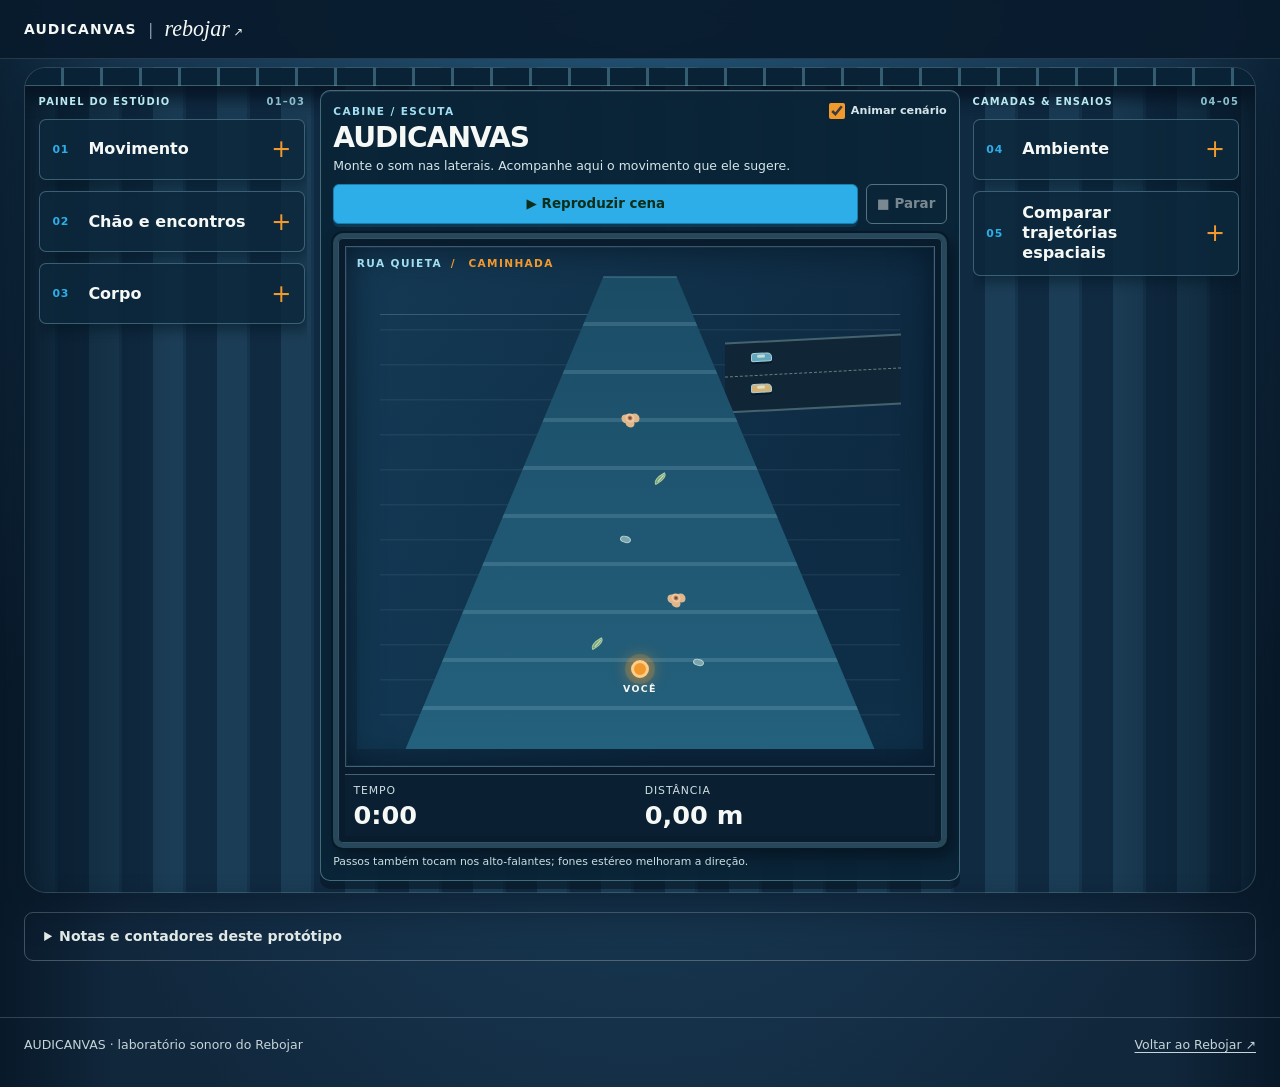
==== audicanvas/index.html @ 39bd0883 "Publica cabine AUDICANVAS com reprodução e mix para alto-falantes" ====
<!doctype html>
<html lang="pt-BR">
<head>
  <base href="./apps/web/">
  <meta charset="utf-8">
  <meta name="viewport" content="width=device-width,initial-scale=1">
  <meta name="description" content="AUDICANVAS: componha uma cena sonora e acompanhe o movimento na cabine de escuta.">
  <title>AUDICANVAS · Cabine de escuta</title>
  <link rel="icon" href="./toca-discos-v01.ico" type="image/x-icon">
  <link rel="stylesheet" href="./style.css?v=5514966d6c52">
</head>
<body>
  <a class="skip-link" href="#escuta">Ir para a tela de escuta</a>
  <header class="site-header">
    <div class="site-header-inner">
      <span class="product-mark">audicanvas</span>
      <span class="brand-divider" aria-hidden="true">|</span>
      <a class="rebojar-mark" href="https://rebojar.github.io/">rebojar<span aria-hidden="true"> ↗</span></a>
    </div>
  </header>
  <main>
    <div class="studio-room">
      <div class="studio-layout">
        <aside id="painel-estudio" class="control-rail rail-left" aria-label="Painel do estúdio: movimento e chão">
          <p class="rail-heading">PAINEL DO ESTÚDIO <span>01–03</span></p>
          <details id="drawer-movement" class="control-drawer" name="studio-controls">
            <summary><span class="drawer-number">01</span><span class="drawer-name">Movimento</span><span class="drawer-symbol" aria-hidden="true">+</span></summary>
            <div class="drawer-content play-controls">
              <p class="control-kicker">MOVIMENTO PLANO</p>
              <h2>Encontre o seu ritmo</h2>
              <p>Escolha ficar parada ou caminhar; o trânsito pode continuar ao longe.</p>
              <label for="output-mode">Saída de áudio</label>
              <select id="output-mode"><option value="speakers">Alto-falantes</option><option value="headphones">Fones estéreo</option></select>
              <label class="range-label" for="master-volume">Volume geral da cena <output id="master-volume-value" for="master-volume">100%</output></label>
              <input id="master-volume" type="range" min="0" max="3" step="0.1" value="1">
              <label for="movement-mode">Sua posição</label>
              <select id="movement-mode"><option value="walking">Andando</option><option value="stationary">Parada</option></select>
              <label for="movement-speed">Velocidade ao caminhar <output id="movement-speed-value" for="movement-speed">1,0 m/s</output></label>
              <input id="movement-speed" type="range" min="0.2" max="2" step="0.1" value="1">
              <label class="range-label" for="steps-volume">Volume dos passos <output id="steps-volume-value" for="steps-volume">100%</output></label>
              <input id="steps-volume" type="range" min="0" max="1" step="0.05" value="1">
              <button id="movement-reset" class="button-quiet">Zerar distância</button>
              <p class="note">Use “Reproduzir cena” na tela central para ouvir a combinação escolhida.</p>
              <p class="note">Passos, brincos e trânsito ainda são sons sintéticos.</p>
            </div>
          </details>
          <details id="drawer-ground" class="control-drawer" name="studio-controls">
            <summary><span class="drawer-number">02</span><span class="drawer-name">Chão e encontros</span><span class="drawer-symbol" aria-hidden="true">+</span></summary>
            <section class="drawer-content composition-card ground-card" aria-labelledby="ground-title">
              <p class="card-index">CHÃO / 01</p>
              <h2 id="ground-title">O caminho</h2>
              <p>Flores, folhas e pedrinhas podem aparecer sob os pés. Cada contato nasce de uma pisada.</p>
              <fieldset class="material-choice">
                <legend>O que há no caminho</legend>
                <label class="choice" for="material-flower"><input id="material-flower" type="checkbox" data-material-kind="dry_flower" checked disabled><span>Flores secas</span></label>
                <label class="range-label" for="flower-volume">Volume das flores <output id="flower-volume-value" for="flower-volume">100%</output></label>
                <input id="flower-volume" type="range" min="0" max="1" step="0.05" value="1" data-layer-volume="dry_flower" disabled>
                <label class="choice" for="material-leaf"><input id="material-leaf" type="checkbox" data-material-kind="dry_leaf" checked disabled><span>Folhas secas</span></label>
                <label class="range-label" for="leaf-volume">Volume das folhas <output id="leaf-volume-value" for="leaf-volume">100%</output></label>
                <input id="leaf-volume" type="range" min="0" max="1" step="0.05" value="1" data-layer-volume="dry_leaf" disabled>
                <label class="choice" for="material-pebble"><input id="material-pebble" type="checkbox" data-material-kind="pebble" checked disabled><span>Pedrinhas</span></label>
                <label class="range-label" for="pebble-volume">Volume das pedras <output id="pebble-volume-value" for="pebble-volume">100%</output></label>
                <input id="pebble-volume" type="range" min="0" max="1" step="0.05" value="1" data-layer-volume="pebble" disabled>
              </fieldset>
              <label class="range-label" for="interaction-density">Frequência dos encontros <output id="interaction-density-value" for="interaction-density">normal</output></label>
              <input id="interaction-density" type="range" min="0" max="2" step="0.1" value="1" disabled>
              <p id="interaction-status" class="note" role="status">Preparando a cena de chão…</p>
              <p id="encounter-speed-note" class="note">A velocidade também ajusta os encontros automaticamente.</p>
              <details class="card-details">
                <summary>Comparar os sons do chão</summary>
                <label class="choice" for="isolate-contacts"><input id="isolate-contacts" type="checkbox"><span>Ouvir só os encontros, sem passos</span></label>
                <p class="note">Para comparar a frequência, ouça 30 segundos a 0,2 m/s e depois 30 segundos a 2,0 m/s. Os encontros continuam irregulares.</p>
                <div class="buttons contact-preview">
                  <button type="button" data-contact-kind="dry_flower">Ouvir flor</button>
                  <button type="button" data-contact-kind="dry_leaf">Ouvir folha</button>
                  <button type="button" data-contact-kind="pebble">Ouvir pedra</button>
                </div>
                <p id="contact-preview-status" class="note" role="status">Pare a caminhada antes de comparar.</p>
              </details>
            </section>
          </details>
          <details id="drawer-body" class="control-drawer" name="studio-controls">
            <summary><span class="drawer-number">03</span><span class="drawer-name">Corpo</span><span class="drawer-symbol" aria-hidden="true">+</span></summary>
            <section class="drawer-content composition-card body-card" aria-labelledby="body-title">
              <p class="card-index">CORPO / 02</p>
              <h2 id="body-title">Perto de você</h2>
              <p>Um tilintar leve acompanha os passos, como brincos que se movem com o corpo.</p>
              <label class="choice choice-feature" for="body-earrings"><input id="body-earrings" type="checkbox"><span>Ouvir brincos</span></label>
              <label class="range-label" for="body-volume">Volume dos brincos <output id="body-volume-value" for="body-volume">40%</output></label>
              <input id="body-volume" type="range" min="0" max="1" step="0.1" value="0.4" disabled>
              <p id="body-status" class="note" role="status">Brincos desligados. Ligue para ajustar o volume.</p>
            </section>
          </details>
        </aside>

        <section id="escuta" class="central-screen" aria-labelledby="screen-title">
          <div class="screen-heading">
            <div class="screen-heading-top"><span class="section-index">CABINE / ESCUTA</span><label class="motion-choice" for="animate-scene"><input id="animate-scene" type="checkbox" checked><span>Animar cenário</span></label></div>
            <h1 id="screen-title">AUDICANVAS</h1>
            <p>Monte o som nas laterais. Acompanhe aqui o movimento que ele sugere.</p>
          </div>
          <div id="scene-transport" class="scene-transport"><button id="movement-start" aria-describedby="step-status" disabled>▶ Reproduzir cena</button><button id="movement-stop" class="button-secondary" disabled>■ Parar</button><p id="audio-error" role="alert" hidden></p></div>
          <div class="soundstage">
            <div class="window-view">
              <div id="walk-view" class="visual-mode">
                <p class="stage-label">RUA QUIETA <span aria-hidden="true">/</span> <span id="stage-action">CAMINHADA</span></p>
                <div class="walk-visual" aria-hidden="true" data-moving="false" data-animate="false" data-flower="false" data-leaf="false" data-pebble="false" data-traffic="false">
                  <div class="distant-road"><span class="road-stripe"></span><span class="traffic-car car-one" data-phase="0.25"></span><span class="traffic-car car-two" data-phase="0.75"></span></div>
                  <div class="path-way">
                    <span class="path-object flower flower-one" data-phase="0.14"></span><span class="path-object flower flower-two" data-phase="0.7"></span>
                    <span class="path-object leaf leaf-one" data-phase="0.3"></span><span class="path-object leaf leaf-two" data-phase="0.82"></span>
                    <span class="path-object pebble pebble-one" data-phase="0.48"></span><span class="path-object pebble pebble-two" data-phase="0.92"></span>
                  </div>
                  <div class="walk-marker"><span>VOCÊ</span></div>
                </div>
                <p id="visual-summary" class="visually-hidden" role="status">Preparando a vista do caminho…</p>
                <div class="screen-caption visually-hidden">
                  <p id="movement-status" class="stage-status" role="status">Parado.</p>
                  <p id="step-status" class="stage-substatus" role="status">Preparando a cena…</p>
                </div>
              </div>
              <div id="trajectory-view" class="visual-mode" hidden>
                <p class="stage-label">LABORATÓRIO <span aria-hidden="true">/</span> TRAJETÓRIA ESPACIAL</p>
                <h2 id="trajectory-scene-label">Você passa pela fonte</h2>
                <div class="track" aria-hidden="true"><span id="listener">●</span><span id="source" class="source">◇ fonte</span></div>
                <p id="track-hidden-note" class="track-hidden-note" hidden>Desenho oculto para escutar sem pista visual.</p>
                <p class="trajectory-legend">● ouvinte <span aria-hidden="true">·</span> ◇ fonte</p>
                <div class="screen-caption">
                  <p id="status" role="status">Pronto para iniciar. Use um volume confortável.</p>
                  <p id="signal" class="note">Sinal: —</p>
                </div>
              </div>
            </div>
            <div class="stage-metrics" aria-label="Tempo e distância da cena">
              <p><span>Tempo</span><strong id="movement-elapsed">0:00</strong></p>
              <p><span>Distância</span><strong><output id="movement-distance">0,00 m</output></strong></p>
            </div>
          </div>
          <p id="screen-footnote" class="screen-footnote">Passos também tocam nos alto-falantes; fones estéreo melhoram a direção.</p>
        </section>

        <aside class="control-rail rail-right" aria-label="Painel do estúdio: ambiente e ensaios">
          <p class="rail-heading">CAMADAS &amp; ENSAIOS <span>04–05</span></p>
          <details id="drawer-world" class="control-drawer" name="studio-controls">
            <summary><span class="drawer-number">04</span><span class="drawer-name">Ambiente</span><span class="drawer-symbol" aria-hidden="true">+</span></summary>
            <section class="drawer-content composition-card world-card" aria-labelledby="world-title">
              <p class="card-index">AMBIENTE / 03</p>
              <h2 id="world-title">Ao longe</h2>
              <p>Um veículo ocasional atravessa o fundo da cena, à direita, em espaço aberto.</p>
              <label class="choice choice-feature" for="world-traffic"><input id="world-traffic" type="checkbox" checked disabled><span>Ouvir trânsito distante</span></label>
              <label class="range-label" for="traffic-volume">Volume do trânsito <output id="traffic-volume-value" for="traffic-volume">100%</output></label>
              <input id="traffic-volume" type="range" min="0" max="1" step="0.05" value="1" disabled>
              <p id="traffic-status" class="note" role="status">Preparando a cena de trânsito…</p>
            </section>
          </details>
          <details id="drawer-trajectory" class="control-drawer lab-panel" name="studio-controls">
            <summary><span class="drawer-number">05</span><span class="drawer-name">Comparar trajetórias espaciais</span><span class="drawer-symbol" aria-hidden="true">+</span></summary>
            <div class="drawer-content lab-content">
              <label for="scene">Trajetória de teste</label>
              <select id="scene">
                <option value="pass">Você passa pela fonte</option>
                <option value="cross">Fonte cruza à sua frente</option>
                <option value="far">Você se afasta mais</option>
                <option value="pass-right">Passagem mais à direita</option>
                <option value="pass-right-rich">Mesmo trajeto, som mais rico</option>
              </select>
              <label class="range-label" for="passage-volume">Volume da passagem <output id="passage-volume-value" for="passage-volume">100%</output></label>
              <input id="passage-volume" type="range" min="0" max="1" step="0.05" value="1">
              <div class="buttons">
                <button id="start">Iniciar passagem</button>
                <button id="stop" class="button-secondary" disabled>Pausar</button>
                <button id="restart" class="button-quiet" disabled>Recomeçar</button>
              </div>
              <label class="choice" for="hide-track"><input id="hide-track" type="checkbox"><span>Ocultar o desenho da trajetória</span></label>
              <p id="scene-description">Uma fonte fica à sua direita enquanto você passa por ela.</p>
              <details class="inner-details"><summary>Sobre o ensaio e o que avaliar</summary><p>Este ensaio de 12 segundos compara movimento da fonte e do ouvinte. Use o mesmo fone e volume; o sinal é apenas diagnóstico.</p><ol><li>Parece que você se move ou que algo passa por você?</li><li>A fonte cruza à sua frente?</li><li>A fonte termina mais distante atrás?</li><li>Ela permanece à direita nas duas últimas opções?</li><li>Pausar e continuar preserva o ponto da passagem?</li></ol></details>
            </div>
          </details>
        </aside>
      </div>
    </div>
    <details class="telemetry-panel">
      <summary>Notas e contadores deste protótipo</summary>
      <div class="telemetry-content">
        <details class="audio-diagnostics">
          <summary>Sem som? Testar a saída</summary>
          <p>Ouça dois tons curtos em volume confortável. Compare o reprodutor do navegador, o motor de áudio e o canal dos passos.</p>
          <div class="buttons"><button id="media-audio-test" type="button">Testar navegador</button><button id="engine-audio-test" type="button">Testar motor</button><button id="steps-channel-test" type="button">Testar canal dos passos</button></div>
          <p id="audio-test-status" role="status">Nenhum teste iniciado.</p>
        </details>
        <p>Os números representam eventos programados; não provam o que chegou aos seus ouvidos.</p>
        <p>Passos calculados: <output id="step-count">0</output> · Tilintares: <output id="body-count">0</output> · Veículos: <output id="traffic-count">0</output></p>
        <p>Contatos programados: flores <output id="flower-count">0</output> · folhas <output id="leaf-count">0</output> · pedras <output id="pebble-count">0</output></p>
        <p>Flor e folha usam gravações CC0 experimentais: <a href="https://freesound.org/people/Anthousai/sounds/399334/">estalo por Anthousai</a> e <a href="https://lpc.opengameart.org/content/20-rustles-dry-leaves">folhas por qubodup</a>. Passos, brincos, pedra e trânsito são sintéticos. Os sons gravados ainda não constituem um lote comercial aprovado.</p>
      </div>
    </details>
  </main>
  <footer class="site-footer"><span>AUDICANVAS · laboratório sonoro do Rebojar</span><a href="https://rebojar.github.io/">Voltar ao Rebojar ↗</a></footer>
  <script type="module" src="./main.mjs?v=5514966d6c52"></script>
</body>
</html>
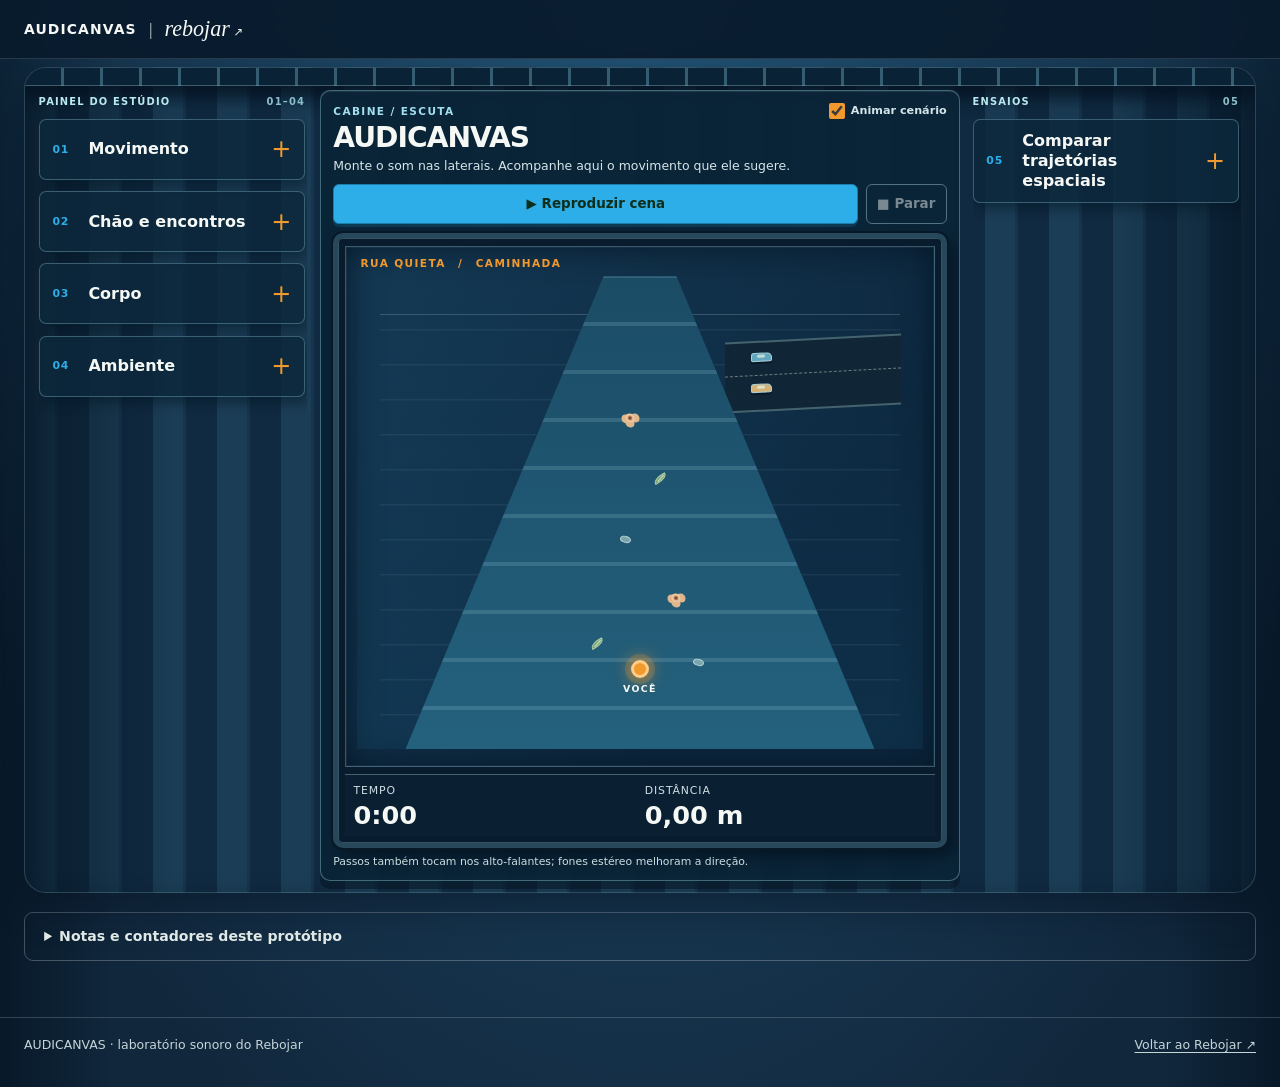
==== commit 5919ff7e: "Publica ambientes externo e interno no AUDICANVAS" ====
--- a/audicanvas/index.html
+++ b/audicanvas/index.html
@@ -7,7 +7,7 @@
   <meta name="description" content="AUDICANVAS: componha uma cena sonora e acompanhe o movimento na cabine de escuta.">
   <title>AUDICANVAS · Cabine de escuta</title>
   <link rel="icon" href="./toca-discos-v01.ico" type="image/x-icon">
-  <link rel="stylesheet" href="./style.css?v=5514966d6c52">
+  <link rel="stylesheet" href="./style.css?v=09ca7f68094d">
 </head>
 <body>
   <a class="skip-link" href="#escuta">Ir para a tela de escuta</a>
@@ -21,8 +21,8 @@
   <main>
     <div class="studio-room">
       <div class="studio-layout">
-        <aside id="painel-estudio" class="control-rail rail-left" aria-label="Painel do estúdio: movimento e chão">
-          <p class="rail-heading">PAINEL DO ESTÚDIO <span>01–03</span></p>
+        <aside id="painel-estudio" class="control-rail rail-left" aria-label="Painel do estúdio: movimento, chão, corpo e ambiente">
+          <p class="rail-heading">PAINEL DO ESTÚDIO <span>01–04</span></p>
           <details id="drawer-movement" class="control-drawer" name="studio-controls">
             <summary><span class="drawer-number">01</span><span class="drawer-name">Movimento</span><span class="drawer-symbol" aria-hidden="true">+</span></summary>
             <div class="drawer-content play-controls">
@@ -91,6 +91,34 @@
               <p id="body-status" class="note" role="status">Brincos desligados. Ligue para ajustar o volume.</p>
             </section>
           </details>
+          <details id="drawer-world" class="control-drawer" name="studio-controls">
+            <summary><span class="drawer-number">04</span><span class="drawer-name">Ambiente</span><span class="drawer-symbol" aria-hidden="true">+</span></summary>
+            <section class="drawer-content composition-card world-card" aria-labelledby="world-title">
+              <p class="card-index">AMBIENTE / 03</p>
+              <h2 id="world-title">Onde a cena acontece</h2>
+              <label for="environment-type">Tipo de espaço</label>
+              <select id="environment-type"><option value="outdoor">Externo · ar livre</option><option value="indoor">Interno · sala fechada</option></select>
+              <p id="environment-note" class="note">Ao ar livre: sons ambientais mais abertos, sem reflexões de sala.</p>
+              <p class="note">Combine as camadas. Cada uma tem volume próprio.</p>
+              <label class="choice choice-feature" for="world-traffic"><input id="world-traffic" type="checkbox" checked disabled><span>Trânsito distante</span></label>
+              <label class="range-label" for="traffic-volume">Volume do trânsito <output id="traffic-volume-value" for="traffic-volume">100%</output></label>
+              <input id="traffic-volume" type="range" min="0" max="1" step="0.05" value="1" disabled>
+              <label class="choice choice-feature" for="world-breeze"><input id="world-breeze" type="checkbox" data-ambient-kind="breeze" disabled><span>Brisa calma <small>com pássaros</small></span></label>
+              <label class="range-label" for="breeze-volume">Volume da brisa <output id="breeze-volume-value" for="breeze-volume">45%</output></label>
+              <input id="breeze-volume" type="range" min="0" max="1" step="0.05" value="0.45" data-ambient-volume="breeze" disabled>
+              <label class="choice choice-feature" for="world-rain"><input id="world-rain" type="checkbox" data-ambient-kind="rain" disabled><span>Chuva suave</span></label>
+              <label class="range-label" for="rain-volume">Volume da chuva <output id="rain-volume-value" for="rain-volume">45%</output></label>
+              <input id="rain-volume" type="range" min="0" max="1" step="0.05" value="0.45" data-ambient-volume="rain" disabled>
+              <label class="choice choice-feature" for="world-storm"><input id="world-storm" type="checkbox" data-ambient-kind="storm" disabled><span>Tempestade</span></label>
+              <label class="range-label" for="storm-volume">Volume da tempestade <output id="storm-volume-value" for="storm-volume">45%</output></label>
+              <input id="storm-volume" type="range" min="0" max="1" step="0.05" value="0.45" data-ambient-volume="storm" disabled>
+              <label class="choice choice-feature" for="world-fireplace"><input id="world-fireplace" type="checkbox" data-ambient-kind="fireplace" disabled><span>Lareira</span></label>
+              <label class="range-label" for="fireplace-volume">Volume da lareira <output id="fireplace-volume-value" for="fireplace-volume">45%</output></label>
+              <input id="fireplace-volume" type="range" min="0" max="1" step="0.05" value="0.45" data-ambient-volume="fireplace" disabled>
+              <p id="traffic-status" class="note" role="status">Preparando a cena de ambiente…</p>
+              <p id="ambience-status" class="note" role="status">As novas gravações são amostras em revisão de escuta.</p>
+            </section>
+          </details>
         </aside>
 
         <section id="escuta" class="central-screen" aria-labelledby="screen-title">
@@ -103,8 +131,10 @@
           <div class="soundstage">
             <div class="window-view">
               <div id="walk-view" class="visual-mode">
-                <p class="stage-label">RUA QUIETA <span aria-hidden="true">/</span> <span id="stage-action">CAMINHADA</span></p>
+                <p class="stage-label"><span id="stage-place">RUA QUIETA</span> <span aria-hidden="true">/</span> <span id="stage-action">CAMINHADA</span></p>
                 <div class="walk-visual" aria-hidden="true" data-moving="false" data-animate="false" data-flower="false" data-leaf="false" data-pebble="false" data-traffic="false">
+                  <div class="weather-view"><span class="weather-cloud"></span><span class="weather-rain"></span></div>
+                  <div class="room-view"><span class="room-window"></span><span class="room-fireplace"></span></div>
                   <div class="distant-road"><span class="road-stripe"></span><span class="traffic-car car-one" data-phase="0.25"></span><span class="traffic-car car-two" data-phase="0.75"></span></div>
                   <div class="path-way">
                     <span class="path-object flower flower-one" data-phase="0.14"></span><span class="path-object flower flower-two" data-phase="0.7"></span>
@@ -139,20 +169,8 @@
           <p id="screen-footnote" class="screen-footnote">Passos também tocam nos alto-falantes; fones estéreo melhoram a direção.</p>
         </section>
 
-        <aside class="control-rail rail-right" aria-label="Painel do estúdio: ambiente e ensaios">
-          <p class="rail-heading">CAMADAS &amp; ENSAIOS <span>04–05</span></p>
-          <details id="drawer-world" class="control-drawer" name="studio-controls">
-            <summary><span class="drawer-number">04</span><span class="drawer-name">Ambiente</span><span class="drawer-symbol" aria-hidden="true">+</span></summary>
-            <section class="drawer-content composition-card world-card" aria-labelledby="world-title">
-              <p class="card-index">AMBIENTE / 03</p>
-              <h2 id="world-title">Ao longe</h2>
-              <p>Um veículo ocasional atravessa o fundo da cena, à direita, em espaço aberto.</p>
-              <label class="choice choice-feature" for="world-traffic"><input id="world-traffic" type="checkbox" checked disabled><span>Ouvir trânsito distante</span></label>
-              <label class="range-label" for="traffic-volume">Volume do trânsito <output id="traffic-volume-value" for="traffic-volume">100%</output></label>
-              <input id="traffic-volume" type="range" min="0" max="1" step="0.05" value="1" disabled>
-              <p id="traffic-status" class="note" role="status">Preparando a cena de trânsito…</p>
-            </section>
-          </details>
+        <aside class="control-rail rail-right" aria-label="Painel do estúdio: ensaios espaciais">
+          <p class="rail-heading">ENSAIOS <span>05</span></p>
           <details id="drawer-trajectory" class="control-drawer lab-panel" name="studio-controls">
             <summary><span class="drawer-number">05</span><span class="drawer-name">Comparar trajetórias espaciais</span><span class="drawer-symbol" aria-hidden="true">+</span></summary>
             <div class="drawer-content lab-content">
@@ -191,11 +209,11 @@
         <p>Os números representam eventos programados; não provam o que chegou aos seus ouvidos.</p>
         <p>Passos calculados: <output id="step-count">0</output> · Tilintares: <output id="body-count">0</output> · Veículos: <output id="traffic-count">0</output></p>
         <p>Contatos programados: flores <output id="flower-count">0</output> · folhas <output id="leaf-count">0</output> · pedras <output id="pebble-count">0</output></p>
-        <p>Flor e folha usam gravações CC0 experimentais: <a href="https://freesound.org/people/Anthousai/sounds/399334/">estalo por Anthousai</a> e <a href="https://lpc.opengameart.org/content/20-rustles-dry-leaves">folhas por qubodup</a>. Passos, brincos, pedra e trânsito são sintéticos. Os sons gravados ainda não constituem um lote comercial aprovado.</p>
+        <p>Flor e folha usam gravações CC0 experimentais: <a href="https://freesound.org/people/Anthousai/sounds/399334/">estalo por Anthousai</a> e <a href="https://lpc.opengameart.org/content/20-rustles-dry-leaves">folhas por qubodup</a>. As amostras de <a href="https://commons.wikimedia.org/wiki/File:Gentle_breeze_and_birds_singing.ogg">brisa</a>, <a href="https://commons.wikimedia.org/wiki/File:Rain.ogg">chuva</a>, <a href="https://commons.wikimedia.org/wiki/File:Rain_and_thunder.ogg">tempestade</a> e <a href="https://commons.wikimedia.org/wiki/File:Dry_grass_burning_in_open_fireplace.ogg">lareira</a> estão em domínio público. Passos, brincos, pedra e trânsito são sintéticos. As gravações ainda não constituem um lote comercial aprovado.</p>
       </div>
     </details>
   </main>
   <footer class="site-footer"><span>AUDICANVAS · laboratório sonoro do Rebojar</span><a href="https://rebojar.github.io/">Voltar ao Rebojar ↗</a></footer>
-  <script type="module" src="./main.mjs?v=5514966d6c52"></script>
+  <script type="module" src="./main.mjs?v=09ca7f68094d"></script>
 </body>
 </html>
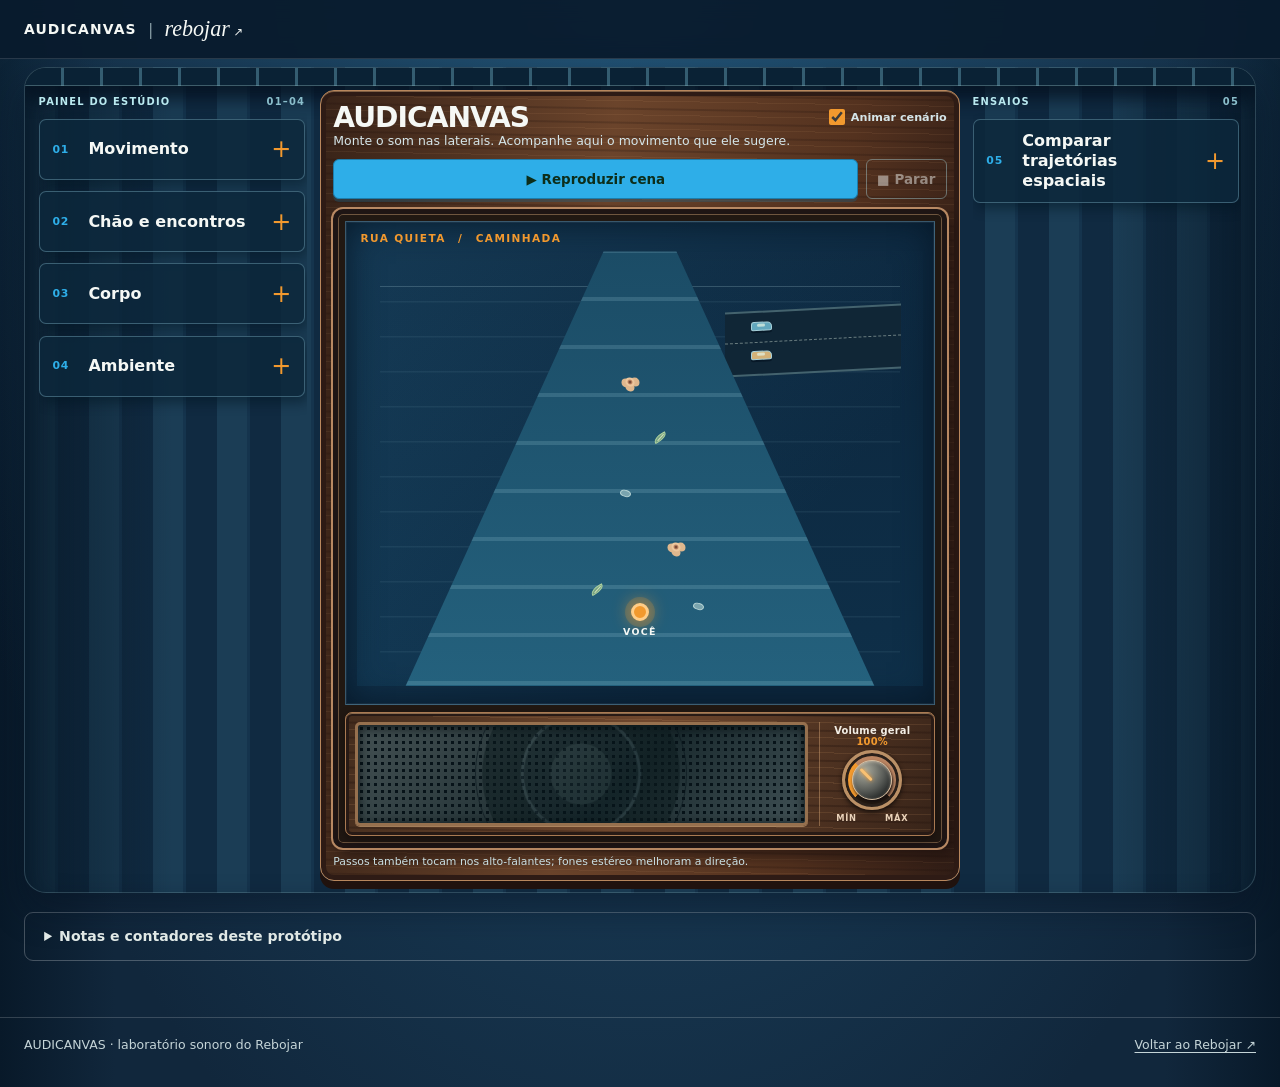
==== commit 161d153f: "Publica cabine de radio do AUDICANVAS" ====
--- a/audicanvas/index.html
+++ b/audicanvas/index.html
@@ -7,7 +7,7 @@
   <meta name="description" content="AUDICANVAS: componha uma cena sonora e acompanhe o movimento na cabine de escuta.">
   <title>AUDICANVAS · Cabine de escuta</title>
   <link rel="icon" href="./toca-discos-v01.ico" type="image/x-icon">
-  <link rel="stylesheet" href="./style.css?v=09ca7f68094d">
+  <link rel="stylesheet" href="./style.css?v=9cd857aebddd">
 </head>
 <body>
   <a class="skip-link" href="#escuta">Ir para a tela de escuta</a>
@@ -31,8 +31,6 @@
               <p>Escolha ficar parada ou caminhar; o trânsito pode continuar ao longe.</p>
               <label for="output-mode">Saída de áudio</label>
               <select id="output-mode"><option value="speakers">Alto-falantes</option><option value="headphones">Fones estéreo</option></select>
-              <label class="range-label" for="master-volume">Volume geral da cena <output id="master-volume-value" for="master-volume">100%</output></label>
-              <input id="master-volume" type="range" min="0" max="3" step="0.1" value="1">
               <label for="movement-mode">Sua posição</label>
               <select id="movement-mode"><option value="walking">Andando</option><option value="stationary">Parada</option></select>
               <label for="movement-speed">Velocidade ao caminhar <output id="movement-speed-value" for="movement-speed">1,0 m/s</output></label>
@@ -123,8 +121,7 @@
 
         <section id="escuta" class="central-screen" aria-labelledby="screen-title">
           <div class="screen-heading">
-            <div class="screen-heading-top"><span class="section-index">CABINE / ESCUTA</span><label class="motion-choice" for="animate-scene"><input id="animate-scene" type="checkbox" checked><span>Animar cenário</span></label></div>
-            <h1 id="screen-title">AUDICANVAS</h1>
+            <div class="screen-heading-top"><h1 id="screen-title">AUDICANVAS</h1><label class="motion-choice" for="animate-scene"><input id="animate-scene" type="checkbox" checked><span>Animar cenário</span></label></div>
             <p>Monte o som nas laterais. Acompanhe aqui o movimento que ele sugere.</p>
           </div>
           <div id="scene-transport" class="scene-transport"><button id="movement-start" aria-describedby="step-status" disabled>▶ Reproduzir cena</button><button id="movement-stop" class="button-secondary" disabled>■ Parar</button><p id="audio-error" role="alert" hidden></p></div>
@@ -161,9 +158,17 @@
                 </div>
               </div>
             </div>
-            <div class="stage-metrics" aria-label="Tempo e distância da cena">
-              <p><span>Tempo</span><strong id="movement-elapsed">0:00</strong></p>
-              <p><span>Distância</span><strong><output id="movement-distance">0,00 m</output></strong></p>
+            <div class="radio-console">
+              <div class="speaker-grille" aria-hidden="true"></div>
+              <div class="volume-console">
+                <label for="master-volume">Volume geral <output id="master-volume-value" for="master-volume">100%</output></label>
+                <div id="master-volume-control" class="rotary-control" style="--knob-angle: -45deg">
+                  <span class="rotary-face" aria-hidden="true"></span>
+                  <input id="master-volume" type="range" min="0" max="3" step="0.1" value="1" aria-label="Volume geral da cena" aria-describedby="rotary-help">
+                </div>
+                <div class="volume-endpoints" aria-hidden="true"><span>MÍN</span><span>MÁX</span></div>
+                <span id="rotary-help" class="visually-hidden">Gire arrastando o controle, ou use as setas do teclado.</span>
+              </div>
             </div>
           </div>
           <p id="screen-footnote" class="screen-footnote">Passos também tocam nos alto-falantes; fones estéreo melhoram a direção.</p>
@@ -206,6 +211,10 @@
           <div class="buttons"><button id="media-audio-test" type="button">Testar navegador</button><button id="engine-audio-test" type="button">Testar motor</button><button id="steps-channel-test" type="button">Testar canal dos passos</button></div>
           <p id="audio-test-status" role="status">Nenhum teste iniciado.</p>
         </details>
+        <div class="stage-metrics" aria-label="Tempo e distância da cena">
+          <p><span>Tempo</span><strong id="movement-elapsed">0:00</strong></p>
+          <p><span>Distância</span><strong><output id="movement-distance">0,00 m</output></strong></p>
+        </div>
         <p>Os números representam eventos programados; não provam o que chegou aos seus ouvidos.</p>
         <p>Passos calculados: <output id="step-count">0</output> · Tilintares: <output id="body-count">0</output> · Veículos: <output id="traffic-count">0</output></p>
         <p>Contatos programados: flores <output id="flower-count">0</output> · folhas <output id="leaf-count">0</output> · pedras <output id="pebble-count">0</output></p>
@@ -214,6 +223,6 @@
     </details>
   </main>
   <footer class="site-footer"><span>AUDICANVAS · laboratório sonoro do Rebojar</span><a href="https://rebojar.github.io/">Voltar ao Rebojar ↗</a></footer>
-  <script type="module" src="./main.mjs?v=09ca7f68094d"></script>
+  <script type="module" src="./main.mjs?v=9cd857aebddd"></script>
 </body>
 </html>
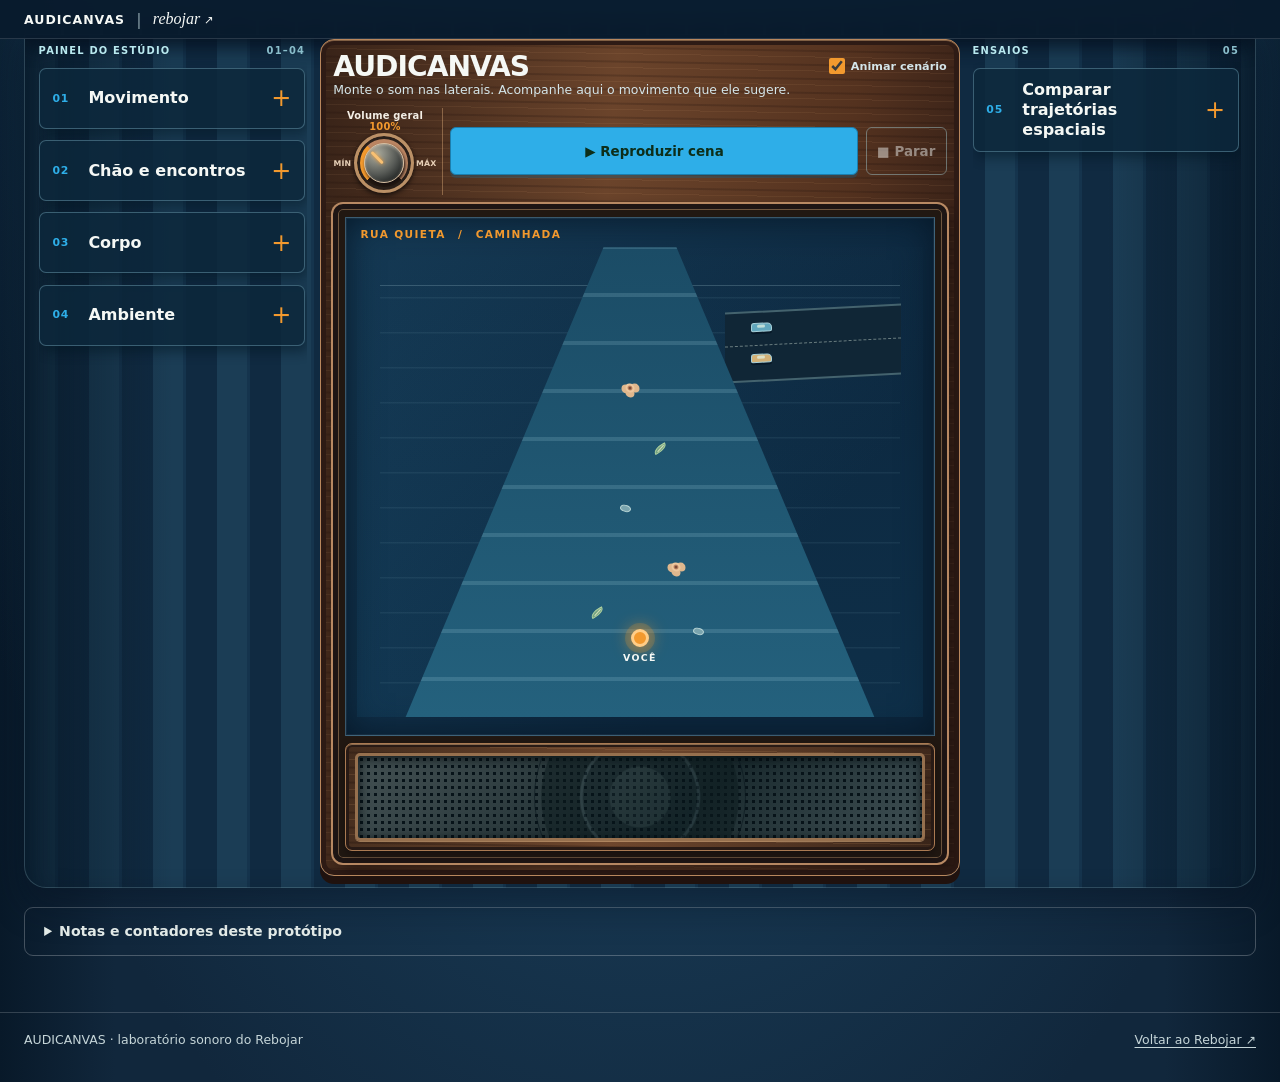
==== commit 00dbbc1a: "Atualiza demo AUDICANVAS com radio compacto e quarto" ====
--- a/audicanvas/index.html
+++ b/audicanvas/index.html
@@ -7,7 +7,7 @@
   <meta name="description" content="AUDICANVAS: componha uma cena sonora e acompanhe o movimento na cabine de escuta.">
   <title>AUDICANVAS · Cabine de escuta</title>
   <link rel="icon" href="./toca-discos-v01.ico" type="image/x-icon">
-  <link rel="stylesheet" href="./style.css?v=9cd857aebddd">
+  <link rel="stylesheet" href="./style.css?v=d4434213fac6">
 </head>
 <body>
   <a class="skip-link" href="#escuta">Ir para a tela de escuta</a>
@@ -37,9 +37,6 @@
               <input id="movement-speed" type="range" min="0.2" max="2" step="0.1" value="1">
               <label class="range-label" for="steps-volume">Volume dos passos <output id="steps-volume-value" for="steps-volume">100%</output></label>
               <input id="steps-volume" type="range" min="0" max="1" step="0.05" value="1">
-              <button id="movement-reset" class="button-quiet">Zerar distância</button>
-              <p class="note">Use “Reproduzir cena” na tela central para ouvir a combinação escolhida.</p>
-              <p class="note">Passos, brincos e trânsito ainda são sons sintéticos.</p>
             </div>
           </details>
           <details id="drawer-ground" class="control-drawer" name="studio-controls">
@@ -111,8 +108,8 @@
               <label class="range-label" for="storm-volume">Volume da tempestade <output id="storm-volume-value" for="storm-volume">45%</output></label>
               <input id="storm-volume" type="range" min="0" max="1" step="0.05" value="0.45" data-ambient-volume="storm" disabled>
               <label class="choice choice-feature" for="world-fireplace"><input id="world-fireplace" type="checkbox" data-ambient-kind="fireplace" disabled><span>Lareira</span></label>
-              <label class="range-label" for="fireplace-volume">Volume da lareira <output id="fireplace-volume-value" for="fireplace-volume">45%</output></label>
-              <input id="fireplace-volume" type="range" min="0" max="1" step="0.05" value="0.45" data-ambient-volume="fireplace" disabled>
+              <label class="range-label" for="fireplace-volume">Volume da lareira <output id="fireplace-volume-value" for="fireplace-volume">70%</output></label>
+              <input id="fireplace-volume" type="range" min="0" max="1" step="0.05" value="0.7" data-ambient-volume="fireplace" disabled>
               <p id="traffic-status" class="note" role="status">Preparando a cena de ambiente…</p>
               <p id="ambience-status" class="note" role="status">As novas gravações são amostras em revisão de escuta.</p>
             </section>
@@ -124,14 +121,28 @@
             <div class="screen-heading-top"><h1 id="screen-title">AUDICANVAS</h1><label class="motion-choice" for="animate-scene"><input id="animate-scene" type="checkbox" checked><span>Animar cenário</span></label></div>
             <p>Monte o som nas laterais. Acompanhe aqui o movimento que ele sugere.</p>
           </div>
-          <div id="scene-transport" class="scene-transport"><button id="movement-start" aria-describedby="step-status" disabled>▶ Reproduzir cena</button><button id="movement-stop" class="button-secondary" disabled>■ Parar</button><p id="audio-error" role="alert" hidden></p></div>
+          <div id="scene-transport" class="scene-transport">
+            <div class="volume-console">
+              <label for="master-volume">Volume geral <output id="master-volume-value" for="master-volume">100%</output></label>
+              <div class="volume-dial-row">
+                <span class="volume-endpoint" aria-hidden="true">MÍN</span>
+                <div id="master-volume-control" class="rotary-control" style="--knob-angle: -45deg">
+                  <span class="rotary-face" aria-hidden="true"></span>
+                  <input id="master-volume" type="range" min="0" max="3" step="0.1" value="1" aria-label="Volume geral da cena" aria-describedby="rotary-help">
+                </div>
+                <span class="volume-endpoint" aria-hidden="true">MÁX</span>
+              </div>
+              <span id="rotary-help" class="visually-hidden">Gire arrastando o controle, ou use as setas do teclado.</span>
+            </div>
+            <button id="movement-start" aria-describedby="step-status" disabled>▶ Reproduzir cena</button><button id="movement-stop" class="button-secondary" disabled>■ Parar</button><p id="audio-error" role="alert" hidden></p>
+          </div>
           <div class="soundstage">
             <div class="window-view">
               <div id="walk-view" class="visual-mode">
                 <p class="stage-label"><span id="stage-place">RUA QUIETA</span> <span aria-hidden="true">/</span> <span id="stage-action">CAMINHADA</span></p>
                 <div class="walk-visual" aria-hidden="true" data-moving="false" data-animate="false" data-flower="false" data-leaf="false" data-pebble="false" data-traffic="false">
                   <div class="weather-view"><span class="weather-cloud"></span><span class="weather-rain"></span></div>
-                  <div class="room-view"><span class="room-window"></span><span class="room-fireplace"></span></div>
+                  <div class="room-view"><span class="room-bed"></span><span class="room-window"></span><span class="room-fireplace"></span></div>
                   <div class="distant-road"><span class="road-stripe"></span><span class="traffic-car car-one" data-phase="0.25"></span><span class="traffic-car car-two" data-phase="0.75"></span></div>
                   <div class="path-way">
                     <span class="path-object flower flower-one" data-phase="0.14"></span><span class="path-object flower flower-two" data-phase="0.7"></span>
@@ -158,20 +169,8 @@
                 </div>
               </div>
             </div>
-            <div class="radio-console">
-              <div class="speaker-grille" aria-hidden="true"></div>
-              <div class="volume-console">
-                <label for="master-volume">Volume geral <output id="master-volume-value" for="master-volume">100%</output></label>
-                <div id="master-volume-control" class="rotary-control" style="--knob-angle: -45deg">
-                  <span class="rotary-face" aria-hidden="true"></span>
-                  <input id="master-volume" type="range" min="0" max="3" step="0.1" value="1" aria-label="Volume geral da cena" aria-describedby="rotary-help">
-                </div>
-                <div class="volume-endpoints" aria-hidden="true"><span>MÍN</span><span>MÁX</span></div>
-                <span id="rotary-help" class="visually-hidden">Gire arrastando o controle, ou use as setas do teclado.</span>
-              </div>
-            </div>
+            <div class="radio-console"><div class="speaker-grille" aria-hidden="true"></div></div>
           </div>
-          <p id="screen-footnote" class="screen-footnote">Passos também tocam nos alto-falantes; fones estéreo melhoram a direção.</p>
         </section>
 
         <aside class="control-rail rail-right" aria-label="Painel do estúdio: ensaios espaciais">
@@ -223,6 +222,6 @@
     </details>
   </main>
   <footer class="site-footer"><span>AUDICANVAS · laboratório sonoro do Rebojar</span><a href="https://rebojar.github.io/">Voltar ao Rebojar ↗</a></footer>
-  <script type="module" src="./main.mjs?v=9cd857aebddd"></script>
+  <script type="module" src="./main.mjs?v=d4434213fac6"></script>
 </body>
 </html>
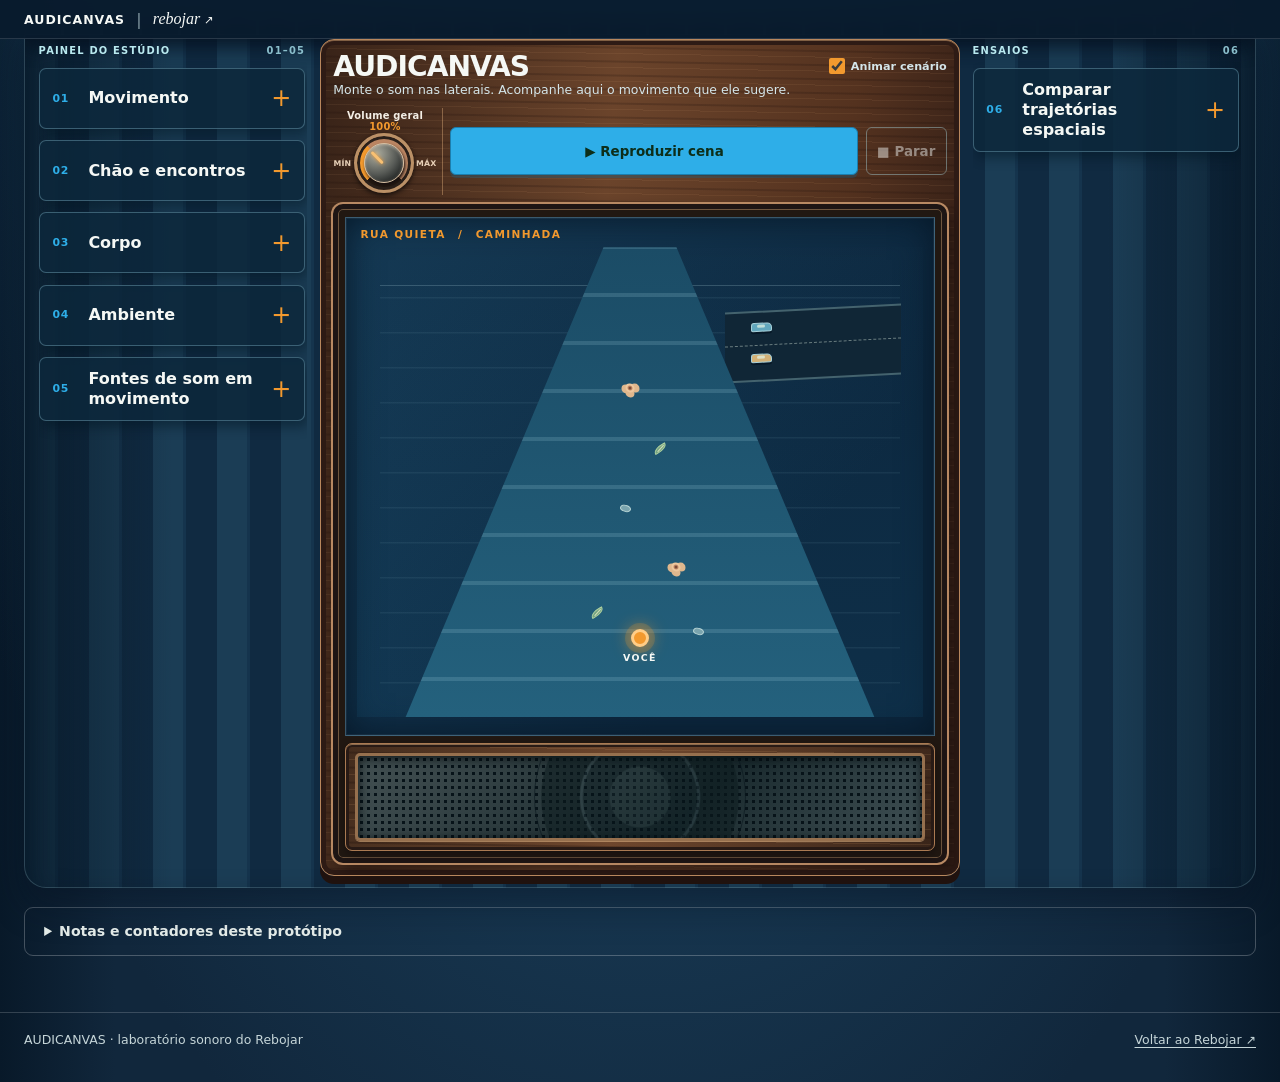
==== commit 3a049395: "Publica fontes moveis e quarto do AUDICANVAS" ====
--- a/audicanvas/index.html
+++ b/audicanvas/index.html
@@ -7,7 +7,7 @@
   <meta name="description" content="AUDICANVAS: componha uma cena sonora e acompanhe o movimento na cabine de escuta.">
   <title>AUDICANVAS · Cabine de escuta</title>
   <link rel="icon" href="./toca-discos-v01.ico" type="image/x-icon">
-  <link rel="stylesheet" href="./style.css?v=d4434213fac6">
+  <link rel="stylesheet" href="./style.css?v=2a4391d833b8">
 </head>
 <body>
   <a class="skip-link" href="#escuta">Ir para a tela de escuta</a>
@@ -21,16 +21,14 @@
   <main>
     <div class="studio-room">
       <div class="studio-layout">
-        <aside id="painel-estudio" class="control-rail rail-left" aria-label="Painel do estúdio: movimento, chão, corpo e ambiente">
-          <p class="rail-heading">PAINEL DO ESTÚDIO <span>01–04</span></p>
+        <aside id="painel-estudio" class="control-rail rail-left" aria-label="Painel do estúdio: movimento, chão, corpo, ambiente e fontes de som em movimento">
+          <p class="rail-heading">PAINEL DO ESTÚDIO <span>01–05</span></p>
           <details id="drawer-movement" class="control-drawer" name="studio-controls">
             <summary><span class="drawer-number">01</span><span class="drawer-name">Movimento</span><span class="drawer-symbol" aria-hidden="true">+</span></summary>
             <div class="drawer-content play-controls">
-              <p class="control-kicker">MOVIMENTO PLANO</p>
+              <p class="control-kicker">MOVIMENTO</p>
               <h2>Encontre o seu ritmo</h2>
               <p>Escolha ficar parada ou caminhar; o trânsito pode continuar ao longe.</p>
-              <label for="output-mode">Saída de áudio</label>
-              <select id="output-mode"><option value="speakers">Alto-falantes</option><option value="headphones">Fones estéreo</option></select>
               <label for="movement-mode">Sua posição</label>
               <select id="movement-mode"><option value="walking">Andando</option><option value="stationary">Parada</option></select>
               <label for="movement-speed">Velocidade ao caminhar <output id="movement-speed-value" for="movement-speed">1,0 m/s</output></label>
@@ -92,12 +90,10 @@
               <p class="card-index">AMBIENTE / 03</p>
               <h2 id="world-title">Onde a cena acontece</h2>
               <label for="environment-type">Tipo de espaço</label>
-              <select id="environment-type"><option value="outdoor">Externo · ar livre</option><option value="indoor">Interno · sala fechada</option></select>
-              <p id="environment-note" class="note">Ao ar livre: sons ambientais mais abertos, sem reflexões de sala.</p>
+              <select id="environment-type"><option value="outdoor">Externo · alto-falantes</option><option value="indoor">Interno · fones estéreo</option></select>
+              <p id="environment-note" class="note">Ao ar livre: sons mais abertos, sem reflexões de sala. Perfil de mixagem para alto-falantes.</p>
+              <p class="note">O perfil ajusta o som; a saída física continua sendo a que está conectada ao navegador.</p>
               <p class="note">Combine as camadas. Cada uma tem volume próprio.</p>
-              <label class="choice choice-feature" for="world-traffic"><input id="world-traffic" type="checkbox" checked disabled><span>Trânsito distante</span></label>
-              <label class="range-label" for="traffic-volume">Volume do trânsito <output id="traffic-volume-value" for="traffic-volume">100%</output></label>
-              <input id="traffic-volume" type="range" min="0" max="1" step="0.05" value="1" disabled>
               <label class="choice choice-feature" for="world-breeze"><input id="world-breeze" type="checkbox" data-ambient-kind="breeze" disabled><span>Brisa calma <small>com pássaros</small></span></label>
               <label class="range-label" for="breeze-volume">Volume da brisa <output id="breeze-volume-value" for="breeze-volume">45%</output></label>
               <input id="breeze-volume" type="range" min="0" max="1" step="0.05" value="0.45" data-ambient-volume="breeze" disabled>
@@ -110,8 +106,19 @@
               <label class="choice choice-feature" for="world-fireplace"><input id="world-fireplace" type="checkbox" data-ambient-kind="fireplace" disabled><span>Lareira</span></label>
               <label class="range-label" for="fireplace-volume">Volume da lareira <output id="fireplace-volume-value" for="fireplace-volume">70%</output></label>
               <input id="fireplace-volume" type="range" min="0" max="1" step="0.05" value="0.7" data-ambient-volume="fireplace" disabled>
-              <p id="traffic-status" class="note" role="status">Preparando a cena de ambiente…</p>
               <p id="ambience-status" class="note" role="status">As novas gravações são amostras em revisão de escuta.</p>
+            </section>
+          </details>
+          <details id="drawer-moving-sources" class="control-drawer" name="studio-controls">
+            <summary><span class="drawer-number">05</span><span class="drawer-name">Fontes de som em movimento</span><span class="drawer-symbol" aria-hidden="true">+</span></summary>
+            <section class="drawer-content composition-card world-card" aria-labelledby="moving-sources-title">
+              <p class="card-index">FONTES MÓVEIS / 04</p>
+              <h2 id="moving-sources-title">Sons que passam</h2>
+              <p>Escolha as fontes que atravessam a cena, mesmo quando você está parada.</p>
+              <label class="choice choice-feature" for="world-traffic"><input id="world-traffic" type="checkbox" checked disabled><span>Trânsito distante</span></label>
+              <label class="range-label" for="traffic-volume">Volume do trânsito <output id="traffic-volume-value" for="traffic-volume">100%</output></label>
+              <input id="traffic-volume" type="range" min="0" max="1" step="0.05" value="1" disabled>
+              <p id="traffic-status" class="note" role="status">Preparando a cena de trânsito…</p>
             </section>
           </details>
         </aside>
@@ -174,9 +181,9 @@
         </section>
 
         <aside class="control-rail rail-right" aria-label="Painel do estúdio: ensaios espaciais">
-          <p class="rail-heading">ENSAIOS <span>05</span></p>
+          <p class="rail-heading">ENSAIOS <span>06</span></p>
           <details id="drawer-trajectory" class="control-drawer lab-panel" name="studio-controls">
-            <summary><span class="drawer-number">05</span><span class="drawer-name">Comparar trajetórias espaciais</span><span class="drawer-symbol" aria-hidden="true">+</span></summary>
+            <summary><span class="drawer-number">06</span><span class="drawer-name">Comparar trajetórias espaciais</span><span class="drawer-symbol" aria-hidden="true">+</span></summary>
             <div class="drawer-content lab-content">
               <label for="scene">Trajetória de teste</label>
               <select id="scene">
@@ -222,6 +229,6 @@
     </details>
   </main>
   <footer class="site-footer"><span>AUDICANVAS · laboratório sonoro do Rebojar</span><a href="https://rebojar.github.io/">Voltar ao Rebojar ↗</a></footer>
-  <script type="module" src="./main.mjs?v=d4434213fac6"></script>
+  <script type="module" src="./main.mjs?v=2a4391d833b8"></script>
 </body>
 </html>
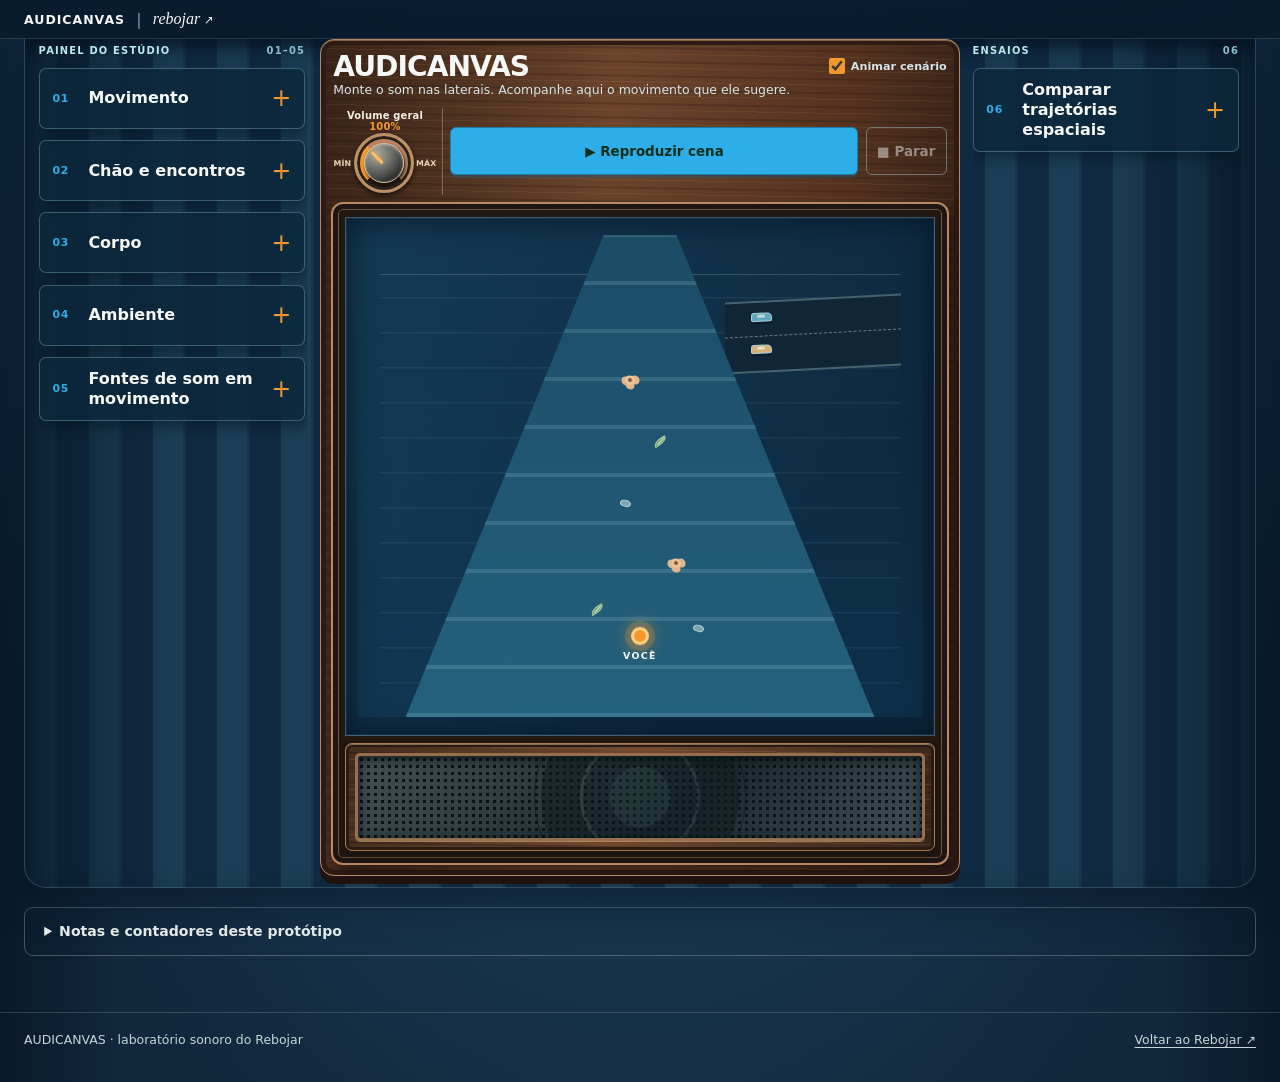
==== commit bffcbabb: "Connect Rebojar sound controls to persistent AUDICANVAS tab" ====
--- a/audicanvas/index.html
+++ b/audicanvas/index.html
@@ -7,7 +7,7 @@
   <meta name="description" content="AUDICANVAS: componha uma cena sonora e acompanhe o movimento na cabine de escuta.">
   <title>AUDICANVAS · Cabine de escuta</title>
   <link rel="icon" href="./toca-discos-v01.ico" type="image/x-icon">
-  <link rel="stylesheet" href="./style.css?v=2a4391d833b8">
+  <link rel="stylesheet" href="./style.css?v=ec0d62cea257">
 </head>
 <body>
   <a class="skip-link" href="#escuta">Ir para a tela de escuta</a>
@@ -15,7 +15,7 @@
     <div class="site-header-inner">
       <span class="product-mark">audicanvas</span>
       <span class="brand-divider" aria-hidden="true">|</span>
-      <a class="rebojar-mark" href="https://rebojar.github.io/">rebojar<span aria-hidden="true"> ↗</span></a>
+      <a class="rebojar-mark" href="https://rebojar.github.io/" target="rebojar-portal">rebojar<span aria-hidden="true"> ↗</span></a>
     </div>
   </header>
   <main>
@@ -146,10 +146,9 @@
           <div class="soundstage">
             <div class="window-view">
               <div id="walk-view" class="visual-mode">
-                <p class="stage-label"><span id="stage-place">RUA QUIETA</span> <span aria-hidden="true">/</span> <span id="stage-action">CAMINHADA</span></p>
                 <div class="walk-visual" aria-hidden="true" data-moving="false" data-animate="false" data-flower="false" data-leaf="false" data-pebble="false" data-traffic="false">
                   <div class="weather-view"><span class="weather-cloud"></span><span class="weather-rain"></span></div>
-                  <div class="room-view"><span class="room-bed"></span><span class="room-window"></span><span class="room-fireplace"></span></div>
+                  <div class="room-view"><span class="room-window"></span><span class="room-fireplace"></span></div>
                   <div class="distant-road"><span class="road-stripe"></span><span class="traffic-car car-one" data-phase="0.25"></span><span class="traffic-car car-two" data-phase="0.75"></span></div>
                   <div class="path-way">
                     <span class="path-object flower flower-one" data-phase="0.14"></span><span class="path-object flower flower-two" data-phase="0.7"></span>
@@ -229,6 +228,6 @@
     </details>
   </main>
   <footer class="site-footer"><span>AUDICANVAS · laboratório sonoro do Rebojar</span><a href="https://rebojar.github.io/">Voltar ao Rebojar ↗</a></footer>
-  <script type="module" src="./main.mjs?v=2a4391d833b8"></script>
+  <script type="module" src="./main.mjs?v=ec0d62cea257"></script>
 </body>
 </html>
